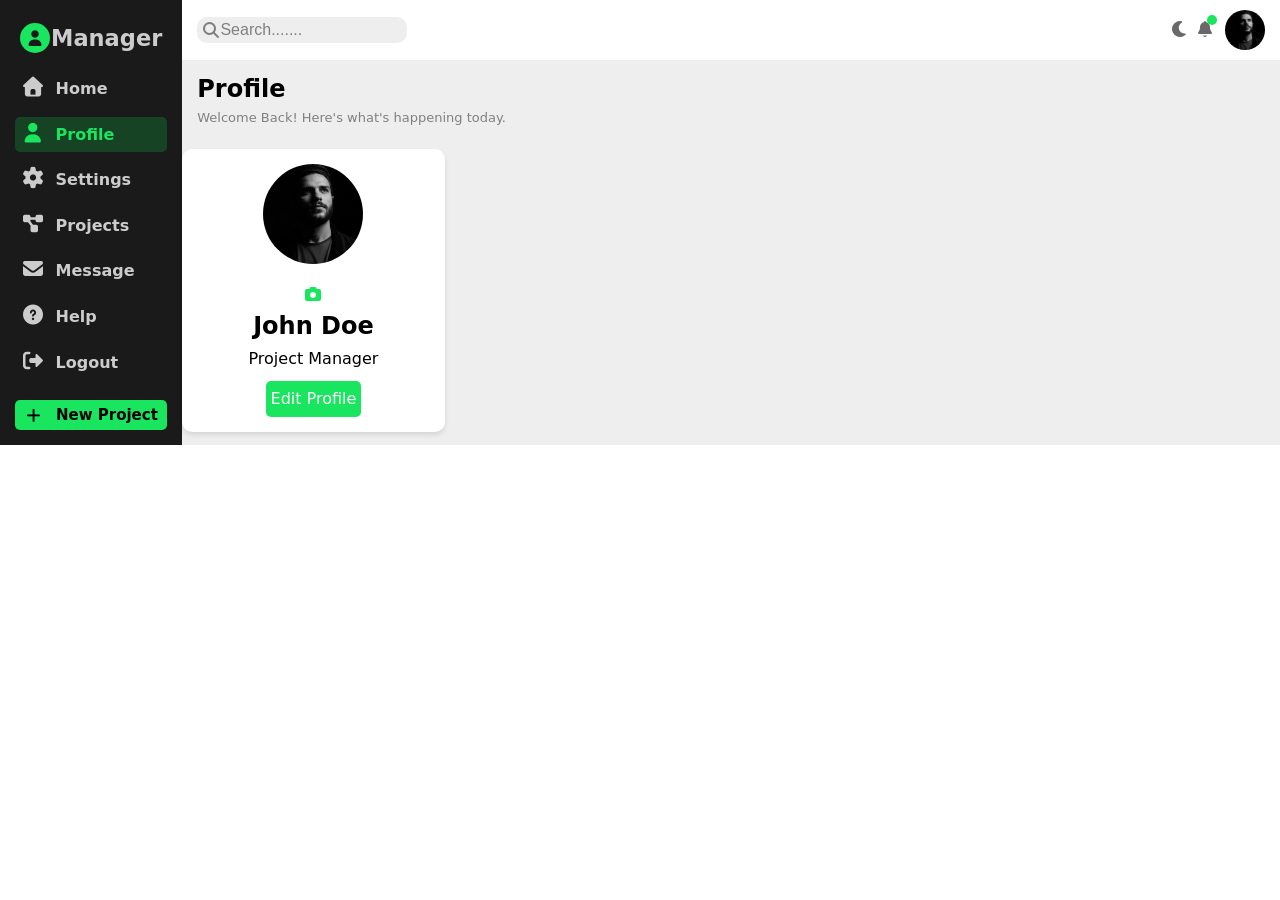
==== profile.html @ 45de98ce "in progress" ====
<!doctype html>
<html lang="en">
  <head>
    <meta charset="UTF-8" />
    <meta name="viewport" content="width=device-width, initial-scale=1.0" />
    <title>Profile</title>
    <link rel="stylesheet" href="css/all.min.css" />
    <link rel="stylesheet" href="css/style.css" />
  </head>

  <body>
    <div class="page">
      <div class="container">
        <div class="side">
          <span>
            <div class="icon">
              <i class="fa-solid fa-user"></i>
            </div>
            <h2>Manager</h2>
          </span>
          <ul>
            <li>
              <a href="index.html"
                ><i class="fa-solid fa-house"></i>
                <span>Home</span>
              </a>
            </li>
            <li class="active">
              <a href="#">
                <i class="fa-solid fa-user"></i> <span>Profile</span>
                </a>
            </li>
            <li>
              <a href="#"
                ><i class="fa-solid fa-gear"></i> <span>Settings</span></a
              >
            </li>
            <li>
              <a href="#"
                ><i class="fa-solid fa-diagram-project"></i>
                <span>Projects</span>
              </a>
            </li>
            <li>
              <a href="#"
                ><i class="fa-solid fa-envelope"></i>
                <span>Message</span>
              </a>
            </li>
            <li>
              <a href="#"
                ><i class="fa-solid fa-circle-question"></i>
                <span>Help</span>
              </a>
            </li>
            <li class="logout">
              <a href="#"
                ><i class="fa-solid fa-right-from-bracket"></i>
                <span>Logout</span></a
              >
            </li>
          </ul>
          <div class="new">
            <i class="fa-solid fa-plus"></i>
            <p>New Project</p>
          </div>
        </div>
        <div class="content">
          <nav class="justify-between">
            <div class="search justify-between">
              <i class="fas fa-search"></i>
              <input type="search" placeholder="Search......." />
            </div>
            <div class="notf justify-around">
              <div class="i">
                <i class="fa-solid fa-moon dark-icon dark"></i>
                <i class="fa-solid fa-bell"></i>
              </div>
              <div class="holder">
                <img src="images/logo.jpg" alt="logo" />
              </div>
            </div>
          </nav>
          <h2>Profile</h2>
          <p>Welcome Back! Here's what's happening today.</p>
          <div class="first-s sec-grid">
            <section class="profile bg-white justify-between">
                <div class="profile-pic">
                    <img src="images/logo.jpg" alt="profile picture" />
                    <div class="change-pic">
                    <i class="fa-solid fa-camera"></i>
                    </div>
                </div>
                <div class="profile-info">
                    <h2>John Doe</h2>
                    <p>Project Manager</p>
                    <button>Edit Profile</button>
                </div>
            </section>
            </div>
          </div>
      </div>
    <script src="JS/main.js"></script>
  </body>
</html>
---- css/style.css ----
:root {
  --main: #19e65e;
  --secoend: #1a1a1a;
  --shadow: rgba(0, 0, 0, 0.1);
}

* {
  margin: 0;
  padding: 0;
  box-sizing: border-box;
}

.justify-between {
  display: flex;
  justify-content: space-between;
  align-items: center;
}
.justify-around {
  display: flex;
  justify-content: space-around;
  align-items: center;
}
.justify-center {
  display: flex;
  justify-content: center;
  align-items: center;
}

.justify-first {
  display: flex;
  justify-content: flex-start;
  align-items: center;
}
html {
  font-size: 16px;
  scroll-behavior: smooth;
}

body {
  min-height: 100vh;
  line-height: 1.6;
  font-family:
    system-ui,
    -apple-system,
    BlinkMacSystemFont,
    "Segoe UI",
    Roboto,
    Oxygen,
    Ubuntu,
    Cantarell,
    "Open Sans",
    "Helvetica Neue",
    sans-serif;
}

*li {
  list-style: none;
}
.fs-14 {
  font-size: 14px;
}
.mb-10 {
  margin-bottom: 10px;
}
.p-tb-15 {
  padding: 15px 0px;
}
.fc-gr {
  color: gray;
}
.fs-13 {
  font-size: 13px;
}
.bg-white {
  background-color: white;
}
.border-b {
  border-bottom: 1px solid #ccc;
}
a {
  text-decoration: none;
  color: inherit;
}

button {
  font: inherit;
  cursor: pointer;
  border: none;
  background: var(--main);
  padding: 5px;
  border-radius: 5px;
  margin: 10px auto 0px auto;
  color: #fff;
}
.active-bullet {
  display: block;
  width: 7px;
  height: 7px;
  background-color: var(--main);
  border-radius: 50%;
  margin-right: 5px;
}
.unactive-bullet {
  display: block;
  width: 7px;
  height: 7px;
  background-color: #aaa;
  border-radius: 50%;
  margin-right: 5px;
}
.txt-c {
  text-align: center;
}

@media (max-width: 500px) {
  .content h2 {
    font-size: 20px;
  }
}
/*Dark mode*/

/* ===============================
   LAYOUT
================================ */
section {
  padding: 15px;
  border-radius: 10px;
}
.container {
  width: 100%;
}

.menu {
  display: flex;
  gap: 1rem;
}
i {
  cursor: pointer;
}
img {
  max-width: 100%;
}
.grid {
  display: grid;
  gap: 1rem;
}
.sec-grid{
  display: grid;
  gap: 1rem;
  grid-template-columns: repeat(auto-fill, minmax(250px, 1fr));
}
@media (min-width: 768px) {
  .grid {
    grid-template-columns: repeat(3, 1fr);
  }
}

.page .container {
  display: flex;
}

.side {
  background: var(--secoend);
  min-height: 100%;
  padding: 15px;
}

@media (max-width: 767px) {
  .side {
    padding: 10px 0;
    font-size: 16px;
  }

  .side span:first-child {
    flex-direction: column;
  }

  .side span:first-child h2 {
    font-size: 14px;
  }

  .side ul li a span {
    display: none;
  }

  .side ul li {
    font-weight: normal;
    padding: 0;
    font-size: 12px;
    width: 50%;
    margin: 0 auto;
  }

  .side .new {
    font-weight: normal;
    padding: 5px;
    font-size: 12px;
    width: 50%;
    margin: 0 auto;
  }

  .side .new p {
    display: none;
  }
}

.side ul li {
  list-style: none;
  margin-bottom: 10px;
  padding: 5px;
  color: #ccc;
  font-weight: 700;
  border-radius: 5px;
}

.side ul li:hover {
  background-color: #02fa552f;
  color: var(--main);
}

.side ul .active {
  background-color: #02fa552f;
  color: var(--main);
}

.side ul li i {
  margin-right: 5px;
  font-size: 20px;
}

.side span:first-child {
  font-size: 15px;
  display: flex;
  justify-content: space-between;
  align-items: center;
  width: 100%;
  margin-bottom: 10px;
  padding: 5px;
  color: #ccc;
}

.side span:first-child .icon {
  font-size: 16px;
  display: flex;
  justify-content: center;
  align-items: center;
  margin-right: 1px;
  color: var(--secoend);
  height: 30px;
  width: 30px;
  border-radius: 50%;
  background: var(--main);
}

.side .new {
  background-color: var(--main);
  font-weight: 600;
  padding: 3px;
  border-radius: 5px;
  text-align: center;
  margin-top: 20px;
  cursor: pointer;
  transition: 0.3s;
  display: flex;
  justify-content: space-around;
  align-items: center;
  font-size: 15px;
}

.side .new:hover {
  background-color: #19e65d91;
}

.content {
  background-color: #eee;
  width: 100%;
}

.content nav {
  width: 100%;
  padding: 10px 15px;
  background-color: white;
}

.content nav .search {
  background-color: #eee;
  width: 210px;
  padding: 5px;
  border-radius: 10px;
}

@media (max-width: 767px) {
  .content nav .search {
    width: 150px;
  }
}

nav .search i {
  color: grey;
}
.content nav .search input {
  outline: none;
  border: none;
  background-color: transparent;
  width: 100%;
}
nav .notf .i {
  margin-right: 10px;
  color: #6b6868;
  position: relative;
}

nav .notf .i::before {
  position: absolute;
  content: "";
  width: 10px;
  height: 10px;
  background-color: var(--main);
  border-radius: 50%;
  right: -2px;
  top: -2px;
}
.content nav .holder {
  width: 40px;
  height: 40px;
  border-radius: 50%;
}
.content nav img {
  border-radius: 50%;
}
.content > h2 {
  margin-left: 15px;
  margin-top: 10px;
}
.content > p {
  margin-left: 15px;
  color: gray;
}
@media (min-width: 350px) {
  .content > p {
    font-size: 13px;
  }
}

.wrapper {
  padding: 15px;
  width: 100%;
}
section.cards {
  margin-bottom: 15px;
  display: grid;
  grid-template-columns: repeat(auto-fill, minmax(200px, 1fr));
  gap: 1rem;
  width: 100%;
  background-color: unset;
}
@media (min-width: 1259px) {
  section.cards {
    grid-template-columns: repeat(4, 1fr);
  }
}
.wrapper .boxs {
  background-color: #fff;
  padding: 15px;
  border-radius: 10px;
  box-shadow: 0px 3px 5px var(--shadow);
}

.wrapper .boxs p {
  font-size: 13px;
  color: gray;
}
.wrapper .boxs h3 {
  font-size: 30px;
  font-weight: 900;
}
.wrapper .boxs span {
  display: block;
  padding: 10px;
  font-size: 13px;
  border-radius: 5px;
  height: 20px;
  width: 40px;
  display: flex;
  justify-content: center;
  align-items: center;
  background-color: #19e65d33;
  color: var(--main);
}
.wrapper .boxs .red {
  background-color: #e619194b;
  color: #e61919;
}

section.circle {
  display: flex;
  gap: 1rem;
  width: 100%;
}

.task-prog {
  background-color: white;
  padding: 15px;
  border-radius: 10px;
  max-width: 280px;
  width: 100%;
  box-shadow: 0px 3px 5px var(--shadow);
}

.line {
  width: 150px;
  height: 150px;
  border-radius: 50%;
  border: 15px solid var(--main);
  display: flex;
  flex-direction: column;
  justify-content: center;
  align-items: center;
  margin: 10px auto;
  border-left-color: #eee;
}
.line p {
  color: grey;
  font-size: 15px;
}
.active-task {
  width: 80%;
  display: flex;
  justify-content: space-around;
  align-items: center;
  margin: 0px auto;
}
.active-task p {
  font-size: 13px;
}
.active-task span:first-of-type {
  display: block;
  width: 10px;
  height: 10px;
  background-color: var(--main);
  border-radius: 50%;
}
.active-task span:last-of-type {
  display: block;
  width: 10px;
  height: 10px;
  background-color: #aaa;
  border-radius: 50%;
}

.team {
  background-color: white;
  padding: 15px;
  border-radius: 10px;
  flex: 1;
  min-width: 0;
  box-shadow: 0px 3px 5px var(--shadow);
}
@media (max-width: 767px) {
  section.circle {
    flex-direction: column;
  }

  .task-prog {
    width: 100%;
  }

  .team {
    width: 100%;
  }
}

.team .title {
  display: flex;
  justify-content: space-between;
  align-items: center;
}
.title p {
  color: var(--main);
}
.team .statics .crowe {
  width: 100%;
  display: flex;
  justify-content: space-between;
  align-items: center;
  margin-top: 10px;
}
.crowe .row {
  flex: 1;
  padding-left: 10px;
  position: relative;
}
.crowe .row h3 {
  color: var(--secoend);
}
.crowe img {
  width: 40px;
  height: 40px;
  border-radius: 50%;
}
.row > span {
  position: absolute;
  right: 0%;
  font-size: 13px;
  color: grey;
  top: 6px;
}
.row .progress {
  width: 100%;
  background-color: #eee;
  height: 3px;
  border-radius: 5px;
}
.row h3 {
  font-weight: normal;
  font-size: 14px;
}
.row .progress span {
  display: block;
  width: 80%;
  background-color: var(--main);
  height: 100%;
  margin-top: 5px;
  border-radius: inherit;
}
.row .progress .red {
  background-color: red;
}
.deadlines {
  background-color: white;
  box-shadow: 0px 3px 5px var(--shadow);
  margin-top: 20px;
  padding: 15px;
  border-radius: 10px;
  width: 100%;
  margin-bottom: 20px;
}
@media (max-width: 500px) {
  .deadlines h2 {
    text-align: center;
  }
}
.deadlines .container {
  width: 100%;
  display: grid;
  grid-template-columns: repeat(auto-fill, minmax(200px, 1fr));
  gap: 1rem;
}
.deadlines .container .columns p:first-of-type {
  font-size: 13px;
  color: gray;
  padding: 15px 0px;
}
.con {
  font-weight: bold;
}
@media (max-width: 767px) {
  .deadlines .container .columns {
    text-align: center;
  }
  .flex-column {
    display: flex;
    flex-direction: column;
    justify-content: center;
    align-items: center;
  }
}
.blue {
  color: blue;
}
.orange {
  color: orangered;
}
.green {
  color: green;
}
.red {
  color: red;
}
.sec-5 {
  display: grid;
  grid-template-columns: repeat(auto-fill, minmax(280px, 1fr));
  gap: 1rem;
  width: 100%;
}
.reminders {
  background: white;
  padding-left: 25px;
}
.reminders .checks {
  position: relative;
  margin-bottom: 15px;
  padding: 5px 30px;
}
.reminders .checks p {
  font-size: 14px;
}
@media (max-width: 600px) {
  .mobile-font {
    font-size: 14px;
  }
  .mobile-font-small {
    font-size: 12px;
  }
}
.checks::before {
  position: absolute;
  content: "";
  width: 20px;
  height: 20px;
  border-radius: 50%;
  left: -12px;
  top: 50%;
  transform: translateY(-50%);
  background-color: orange;
}
.checks::after {
  position: absolute;
  content: "";
  width: 3px;
  height: 100%;
  left: 15px;
  top: 0%;
  background-color: orange;
}
.var::before,
.var::after {
  background-color: var(--main);
}
.redd{
  margin-bottom: 0px;
}
.redd::before,
.redd::after {
  background-color: red;
}
.bl::before,
.bl::after {
  background-color: blue;
}
.checks.last::before,
.checks.last::after{
background-color: #12B5B9;
}
.draft {
  background-color: white;
}
.draft p {
  color: gray;
  font-size: 15px;
}
.inputs {
  display: flex;
  justify-content: space-between;
  align-items: flex-start;
  width: 100%;
  padding: 20px 0px;
  flex-direction: column;
}
.inputs input {
  outline: none;
  border: none;
  width: 100%;
  background-color: #eee;
  padding-left: 5px;
}
.inputs input:first-child {
  margin-bottom: 20px;
  height: 35px;
  border-radius: 5px;
}
.inputs .area {
  border-radius: 5px;
  display: block;
  outline: none;
  border: none;
  width: 100%;
  background-color: #eee;
  padding-left: 5px;
  padding-top: 10px;
  height: 150px;
}
::placeholder {
  color: gray;
  font-size: 16px;
}
.dark-m {
  color: var(--main);
}
.profile {
  background-color: white;
  padding: 15px;
  border-radius: 10px;
  box-shadow: 0px 3px 5px var(--shadow);
  flex-direction: column;
  margin-top: 20px;
}
.profile-pic img {
  width: 100px;
  height: 100px;
  border-radius: 50%;
}
.change-pic {
  color: var(--main);
  margin-top: 10px;
  text-align: center;
}
.profile-info {
  display: flex;
  flex-direction: column;
  justify-content: center;
  align-items: center;
}
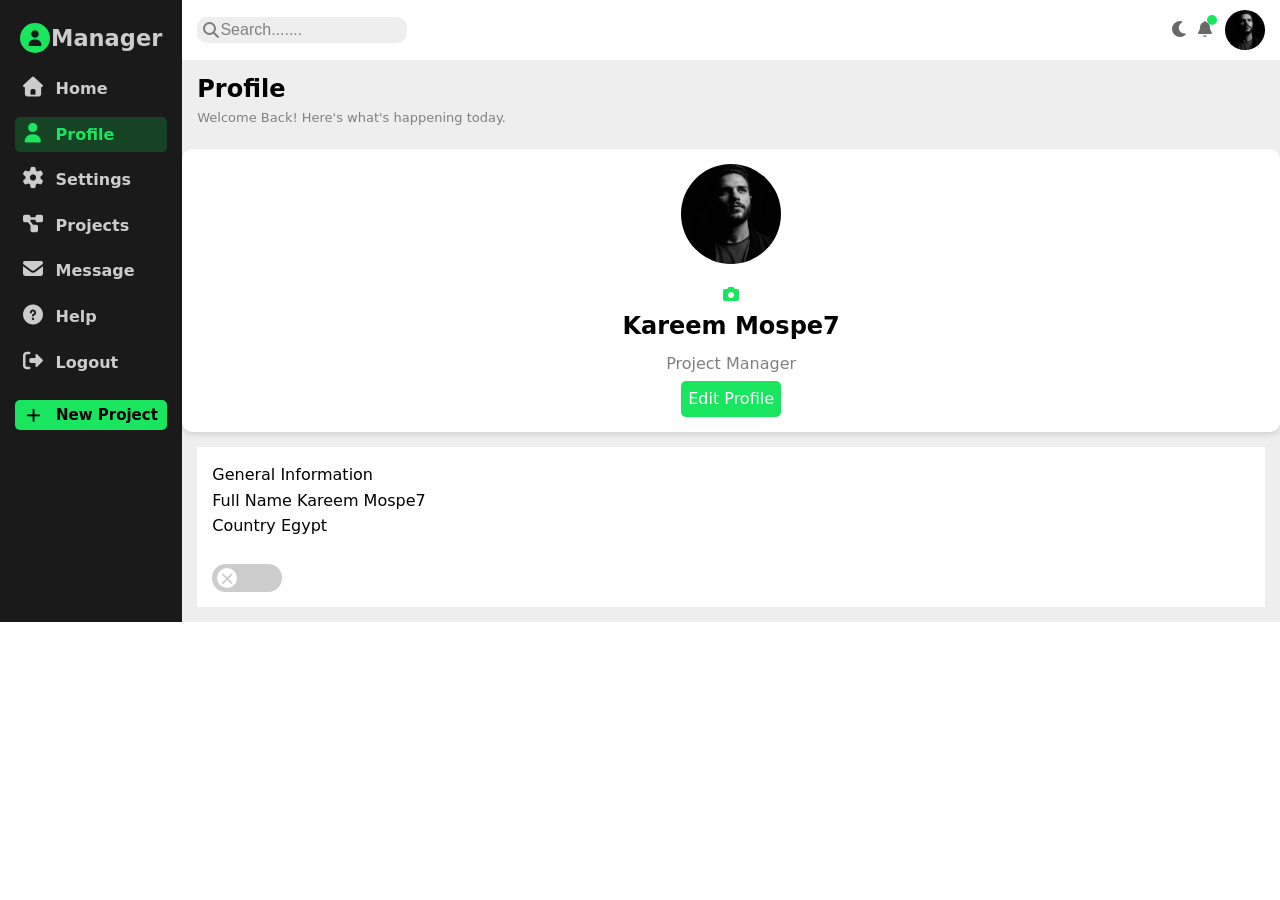
==== commit c8d804a6: "done" ====
--- a/profile.html
+++ b/profile.html
@@ -83,19 +83,30 @@
           </nav>
           <h2>Profile</h2>
           <p>Welcome Back! Here's what's happening today.</p>
-          <div class="first-s sec-grid">
+          <div class="first-s">
             <section class="profile bg-white justify-between">
                 <div class="profile-pic">
-                    <img src="images/logo.jpg" alt="profile picture" />
+                    <img src="images/logo.jpg" alt="profile picture"/>
                     <div class="change-pic">
                     <i class="fa-solid fa-camera"></i>
                     </div>
                 </div>
                 <div class="profile-info">
-                    <h2>John Doe</h2>
+                    <h2>Kareem Mospe7</h2>
                     <p>Project Manager</p>
-                    <button>Edit Profile</button>
+                    <span class="edit">Edit Profile</span>
                 </div>
+            </section>
+            <section class="rows">
+              <div class="bg-white p-15">
+                <p>General Information</p>
+                <p>Full Name <span>Kareem Mospe7</span></p>
+                <p>Country <span>Egypt</span></p>
+                <label>
+                <input type="checkbox" class="toggle-check">
+                <div class="switch"></div>
+              </label>
+              </div>                
             </section>
             </div>
           </div>
--- a/css/style.css
+++ b/css/style.css
@@ -65,6 +65,9 @@
 .p-tb-15 {
   padding: 15px 0px;
 }
+.p-15 {
+  padding: 15px;
+}
 .fc-gr {
   color: gray;
 }
@@ -144,7 +147,7 @@
   display: grid;
   gap: 1rem;
 }
-.sec-grid{
+.sec-grid {
   display: grid;
   gap: 1rem;
   grid-template-columns: repeat(auto-fill, minmax(250px, 1fr));
@@ -627,7 +630,7 @@
 .var::after {
   background-color: var(--main);
 }
-.redd{
+.redd {
   margin-bottom: 0px;
 }
 .redd::before,
@@ -639,8 +642,8 @@
   background-color: blue;
 }
 .checks.last::before,
-.checks.last::after{
-background-color: #12B5B9;
+.checks.last::after {
+  background-color: #12b5b9;
 }
 .draft {
   background-color: white;
@@ -711,3 +714,59 @@
   justify-content: center;
   align-items: center;
 }
+.profile-info p {
+  color: gray;
+  padding: 5px;
+}
+
+.profile-info .edit {
+  display: block;
+  width: 100px;
+  background-color: var(--main);
+  color: #fff;
+  border: none;
+  border-radius: 5px;
+  text-align: center;
+  padding: 5px;
+  cursor: pointer;
+}
+.toggle-check {
+  --webkit-appearance: none;
+  appearance: none;
+}
+.switch {
+  background-color: #ccc;
+  width: 70px;
+  height: 28px;
+  border-radius: 15px;
+  position: relative;
+  transition: 0.3s;
+  cursor: pointer;
+}
+.switch::before {
+  font-family: var(--fa-style-family-classic);
+  content: "\f00d";
+  font-weight: 600;
+  font-size: 14px;
+  color: #ccc;
+  width: 20px;
+  height: 20px;
+  border-radius: 50%;
+  position: absolute;
+  background-color: white;
+  display: flex;
+  justify-content: center;
+  align-self: center;
+  left: 5px;
+  top: 50%;
+  transform: translateY(-50%);
+  transition: 0.3s;
+}
+.toggle-check:checked + .switch {
+  background-color: var(--main);
+}
+.toggle-check:checked + .switch::before {
+  left: 45px;
+  color: var(--main);
+  content: '\f00c';
+}
